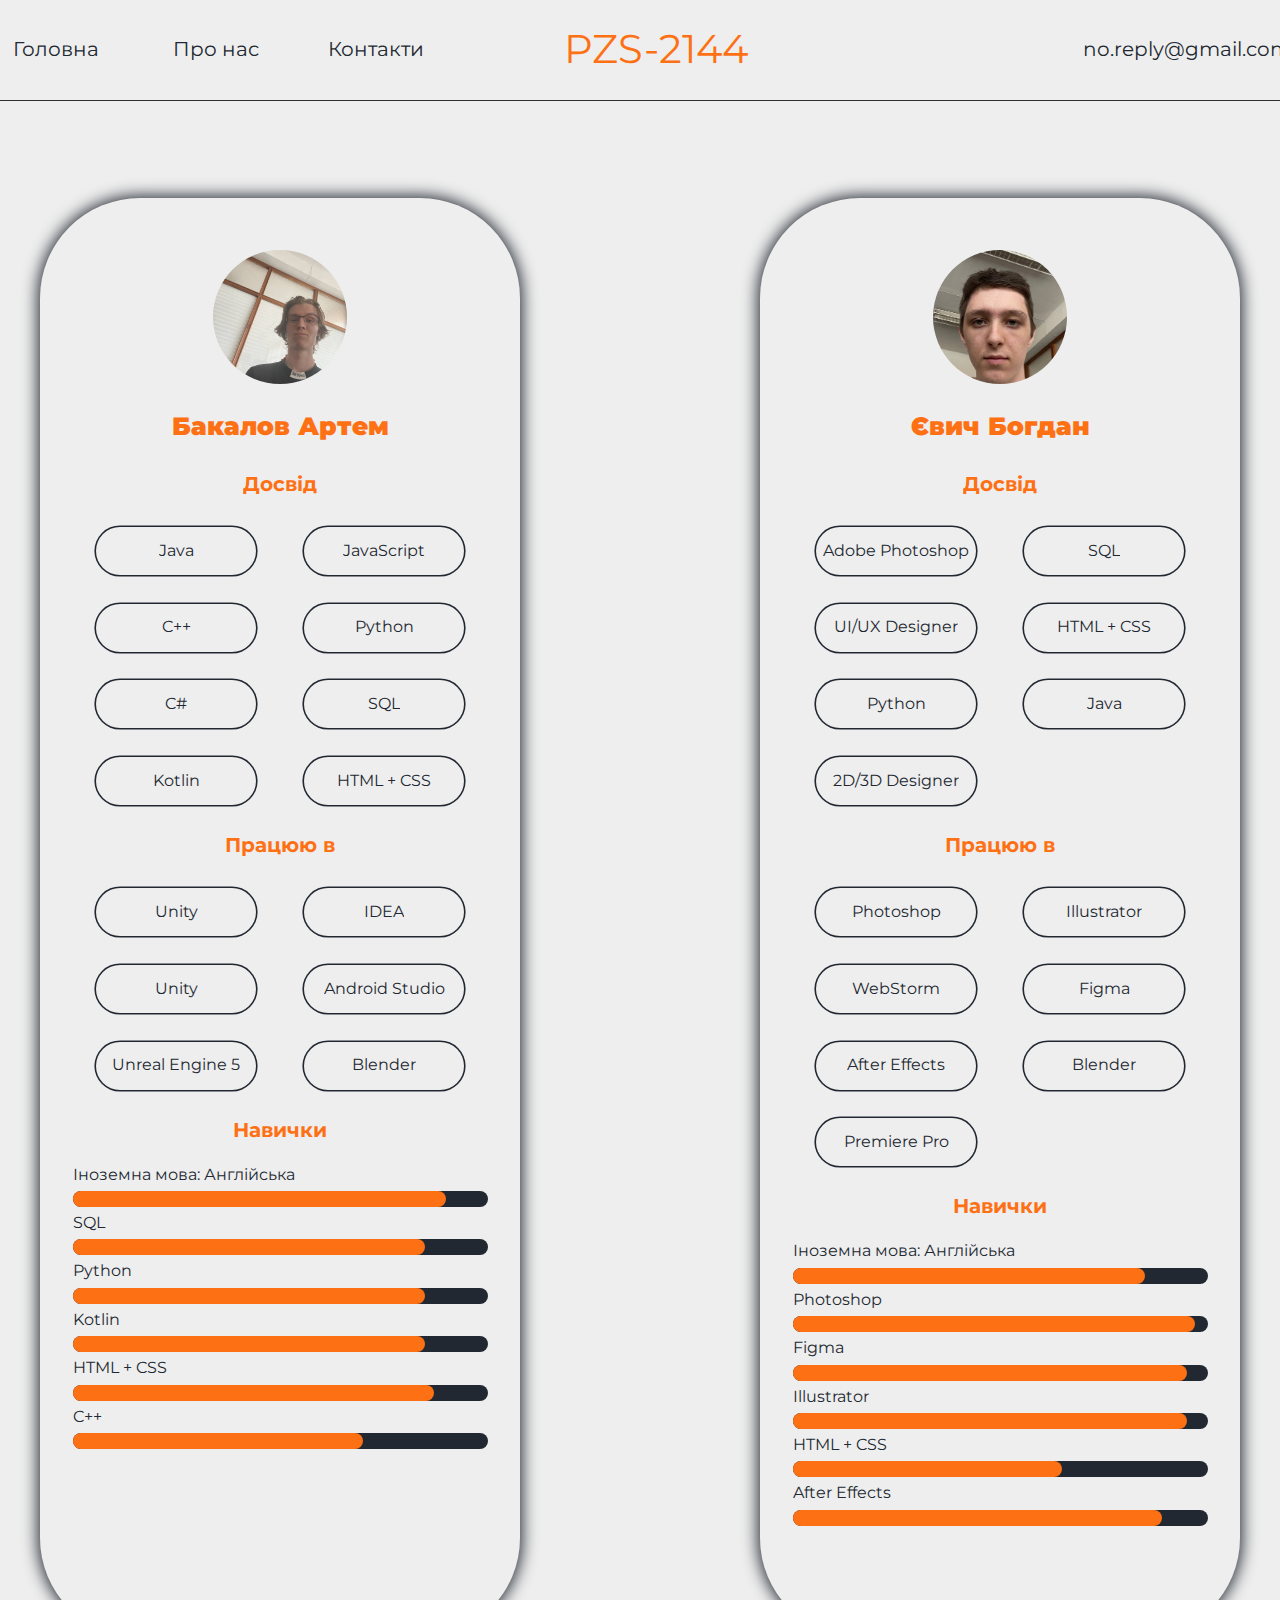
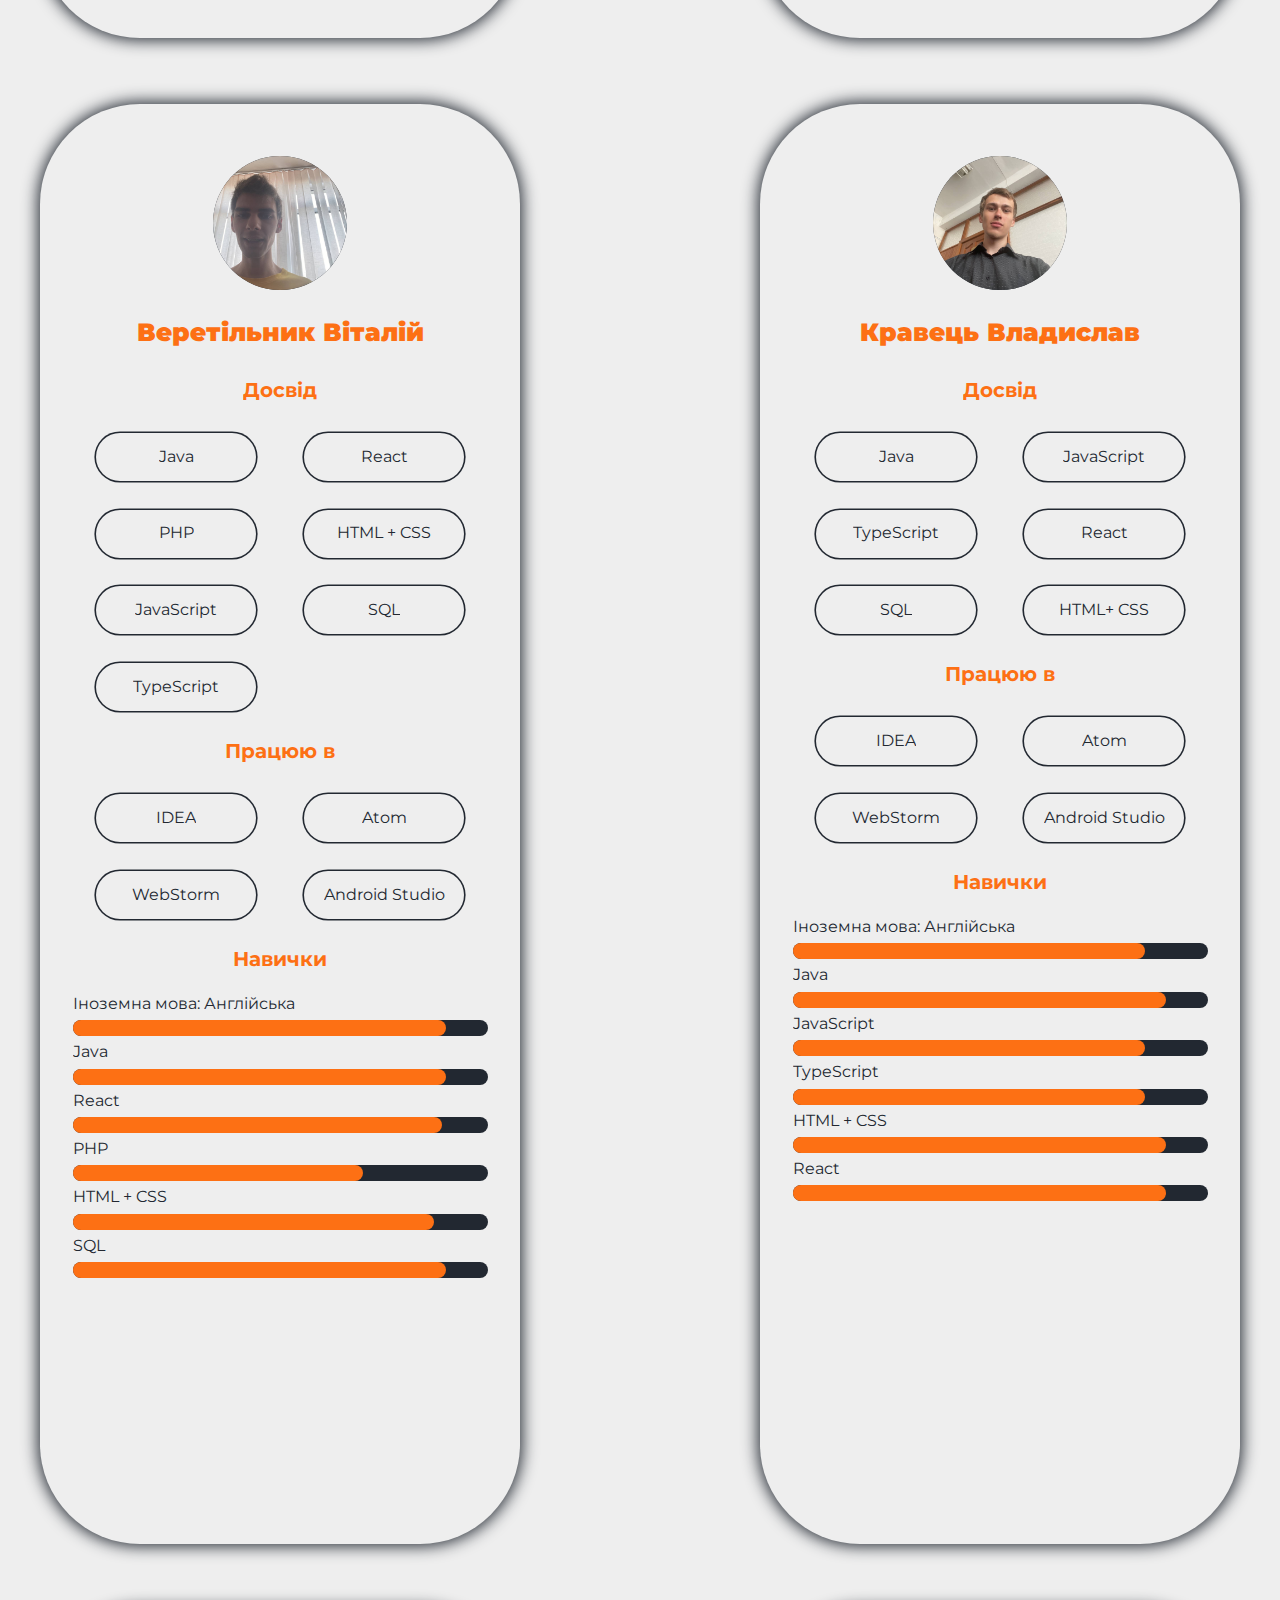
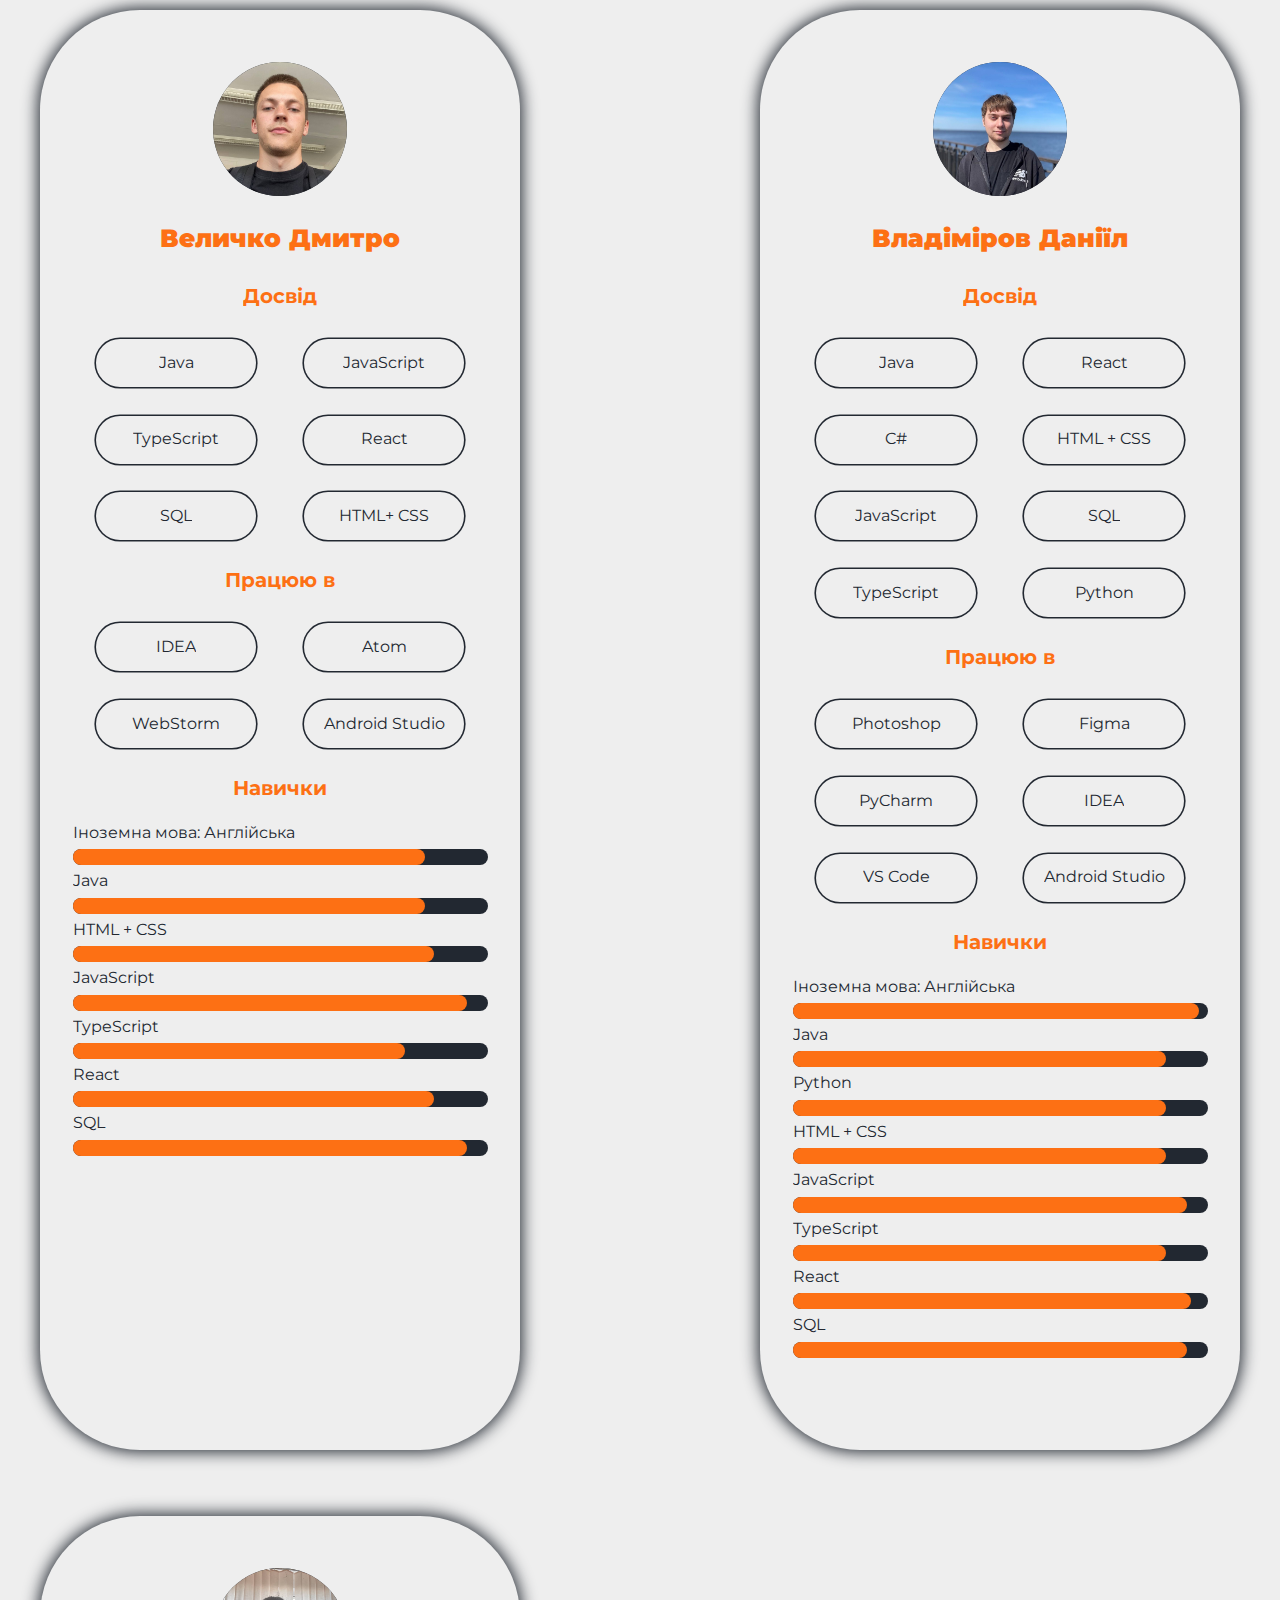
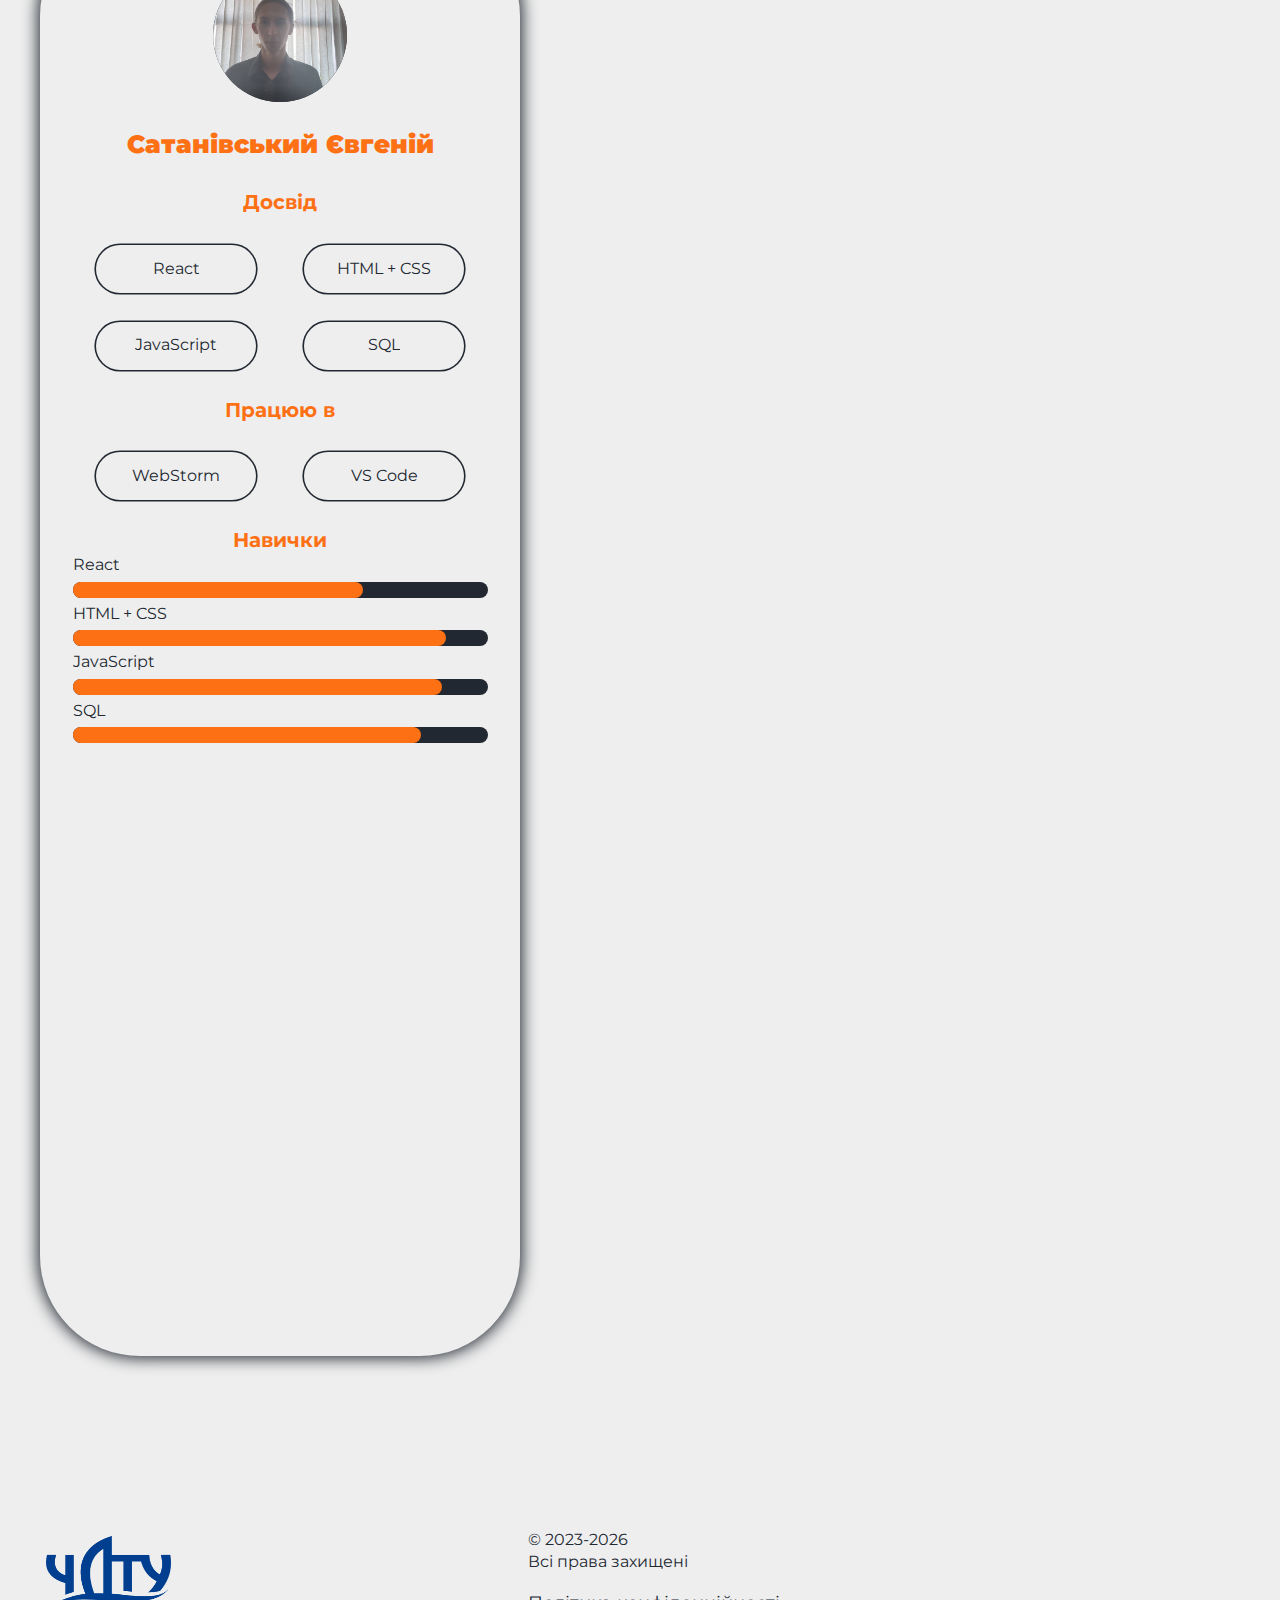
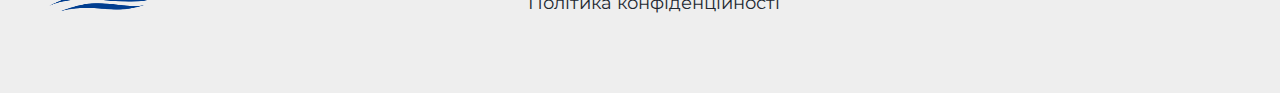
==== about.html @ 8c72d04a "Initial commit" ====
<!doctype html>
<html class="no-js" lang="">

<head>
  <meta charset="utf-8">
  <title>Група ПЗС-2144</title>
  <meta name="description" content="">
  <meta name="viewport" content="width=device-width, initial-scale=1">

  <link rel="manifest" href="site.webmanifest">
  <link rel="apple-touch-icon" href="C:/Users/micro/IdeaProjects/Project/img/icon.png">
  <link rel="icon" type="image/x-icon" href="C:/Users/micro/IdeaProjects/Project/img/icon.png">
  <link href='https://fonts.googleapis.com/css?family=Montserrat' rel='stylesheet'>
  <link rel="stylesheet" href="css/normalize.css">
  <link rel="stylesheet" href="css/about.css">
  <link rel="stylesheet" href="css/main.css">

</head>
<!-- =======BODY======== -->
<body>
<!-- =======HEADER======== -->
<header class="div-header" id="header">
  <nav>
    <ul class="nav-links">
      <li><a href="index.html">Головна</a></li>
      <li><a href="about.html">Про нас</a></li>
      <li><a href="contacts.html">Контакти</a></li>
      <li><a id="logo" href="">PZS-2144</a></li>
    </ul>
    <a href="" class="nav-link">no.reply@gmail.com</a>
  </nav>
</header>
<!-- =======GROUP OF ELEMENTS======== -->
<div class="nav-bar"></div>
<div id="group-1">
  <div class="author-card">
    <img class="author-logo" id="author-logo-0">
    <p class="author-name" id="name-0"><strong>Бакалов Артем</strong></p>
    <p class="author-exp">Досвід</p>
    <div class="author-elem-groups">
      <div class="element"><a>Java</a></div>
      <div class="element"><a>JavaScript</a></div>
      <div class="element"><a>C++</a></div>
      <div class="element"><a>Python</a></div>
      <div class="element"><a>C#</a></div>
      <div class="element"><a>SQL</a></div>
      <div class="element"><a>Kotlin</a></div>
      <div class="element"><a>HTML + CSS</a></div>
    </div>
    <p class="author-workingWith">Працюю в </p>
    <div class="author-elem-groups">
      <div class="element"><a>Unity</a></div>
      <div class="element"><a>IDEA</a></div>
      <div class="element"><a>Unity</a></div>
      <div class="element"><a>Android Studio</a></div>
      <div class="element"><a>Unreal Engine 5</a></div>
      <div class="element"><a>Blender</a></div>
    </div>
    <p class="author-workingWith">Навички </p>
    <div id="skills-0"></div>
  </div>
  <div class="author-card">
    <img class="author-logo" id="author-logo-1">
    <p class="author-name" id="name-1"><strong>Євич Богдан</strong></p>
    <p class="author-exp">Досвід</p>
    <div class="author-elem-groups">
      <div class="element"><a>Adobe Photoshop</a></div>
      <div class="element"><a>SQL</a></div>
      <div class="element"><a>UI/UX Designer</a></div>
      <div class="element"><a>HTML + CSS</a></div>
      <div class="element"><a>Python</a></div>
      <div class="element"><a>Java</a></div>
      <div class="element"><a>2D/3D Designer</a></div>
    </div>
    <p class="author-workingWith">Працюю в </p>
    <div class="author-elem-groups">
      <div class="element"><a>Photoshop</a></div>
      <div class="element"><a>Illustrator</a></div>
      <div class="element"><a>WebStorm</a></div>
      <div class="element"><a>Figma</a></div>
      <div class="element"><a>After Effects</a></div>
      <div class="element"><a>Blender</a></div>
      <div class="element"><a>Premiere Pro</a></div>
    </div>
    <p class="author-workingWith">Навички </p>
    <div id="skills-1"></div>
  </div>
  <div class="author-card">
    <img class="author-logo" id="author-logo-2">
    <p class="author-name" id="name-2"><strong>Веретільник Віталій</strong></p>
    <p class="author-exp">Досвід</p>
    <div class="author-elem-groups">
      <div class="element"><a>Java</a></div>
      <div class="element"><a>React</a></div>
      <div class="element"><a>PHP</a></div>
      <div class="element"><a>HTML + CSS</a></div>
      <div class="element"><a>JavaScript</a></div>
      <div class="element"><a>SQL</a></div>
      <div class="element"><a>TypeScript</a></div>
    </div>
    <p class="author-workingWith">Працюю в </p>
    <div class="author-elem-groups">
      <div class="element"><a>IDEA</a></div>
      <div class="element"><a>Atom</a></div>
      <div class="element"><a>WebStorm</a></div>
      <div class="element"><a>Android Studio</a></div>
    </div>
    <p class="author-workingWith">Навички </p>
    <div id="skills-2"></div>
  </div>
  <div class="author-card">
    <img class="author-logo" id="author-logo-3">
    <p class="author-name" id="name-3"><strong>Кравець Владислав</strong></p>
    <p class="author-exp">Досвід</p>
    <div class="author-elem-groups">
      <div class="element"><a>Java</a></div>
      <div class="element"><a>JavaScript</a></div>
      <div class="element"><a>TypeScript</a></div>
      <div class="element"><a>React</a></div>
      <div class="element"><a>SQL</a></div>
      <div class="element"><a>HTML+ CSS</a></div>
    </div>
    <p class="author-workingWith">Працюю в </p>
    <div class="author-elem-groups">
      <div class="element"><a>IDEA</a></div>
      <div class="element"><a>Atom</a></div>
      <div class="element"><a>WebStorm</a></div>
      <div class="element"><a>Android Studio</a></div>
    </div>
    <p class="author-workingWith">Навички </p>
    <div id="skills-3"></div>
  </div>
  <div class="author-card">
    <img class="author-logo" id="author-logo-4">
    <p class="author-name" id="name-4"><strong>Величко Дмитро</strong></p>
    <p class="author-exp">Досвід</p>
    <div class="author-elem-groups">
      <div class="element"><a>Java</a></div>
      <div class="element"><a>JavaScript</a></div>
      <div class="element"><a>TypeScript</a></div>
      <div class="element"><a>React</a></div>
      <div class="element"><a>SQL</a></div>
      <div class="element"><a>HTML+ CSS</a></div>
    </div>
    <p class="author-workingWith">Працюю в </p>
    <div class="author-elem-groups">
      <div class="element"><a>IDEA</a></div>
      <div class="element"><a>Atom</a></div>
      <div class="element"><a>WebStorm</a></div>
      <div class="element"><a>Android Studio</a></div>
    </div>
    <p class="author-workingWith">Навички </p>
    <div id="skills-4"></div>
  </div>
  <div class="author-card">
    <img class="author-logo" id="author-logo-5">
    <p class="author-name" id="name-5"><strong>Владіміров Даніїл</strong></p>
    <p class="author-exp">Досвід</p>
    <div class="author-elem-groups">
      <div class="element"><a>Java</a></div>
      <div class="element"><a>React</a></div>
      <div class="element"><a>C#</a></div>
      <div class="element"><a>HTML + CSS</a></div>
      <div class="element"><a>JavaScript</a></div>
      <div class="element"><a>SQL</a></div>
      <div class="element"><a>TypeScript</a></div>
      <div class="element"><a>Python</a></div>
    </div>
    <p class="author-workingWith">Працюю в </p>
    <div class="author-elem-groups">
      <div class="element"><a>Photoshop</a></div>
      <div class="element"><a>Figma</a></div>
      <div class="element"><a>PyCharm</a></div>
      <div class="element"><a>IDEA</a></div>
      <div class="element"><a>VS Code</a></div>
      <div class="element"><a>Android Studio</a></div>
    </div>
    <p class="author-workingWith">Навички </p>
    <div id="skills-5"></div>
  </div>

  <div class="author-card">
    <img class="author-logo" id="author-logo-6">
    <p class="author-name" id="name-5"><strong>Сатанівський Євгеній</strong></p>
    <p class="author-exp">Досвід</p>
    <div class="author-elem-groups">
      <div class="element"><a>React</a></div>
      <div class="element"><a>HTML + CSS</a></div>
      <div class="element"><a>JavaScript</a></div>
      <div class="element"><a>SQL</a></div>
    </div>
    <p class="author-workingWith">Працюю в </p>
    <div class="author-elem-groups">
      <div class="element"><a>WebStorm</a></div>
      <div class="element"><a>VS Code</a></div>
    </div>
    <p class="author-workingWith">Навички </p>
    <div id="skills-6"></div>
  </div>
  </div>

</div>
<!-- =======FOOTER======== -->
<footer class="footer">
  <div class="footer-element-logo">
    <img id="footer-logo">
  </div>
  <div class="footer-element-data">
    <p id="f-el-d-1">
      © 2023-2026<br>
      Всі права захищені
    </p>
    <p id="f-el-d-2">
      Політика конфіденційності
    </p>
  </div>
  <div class="footer-element-empty">

  </div>
  <div class="footer-element-onTop" id="to-top">
    <a>
      Телепортуватись у гору >
    </a>
  </div>
</footer>
</body>
<script src="js/footer-main-teleport.js"></script>
<script src="js/aboutUs-stats.js"></script>
</html>
---- css/about.css ----
* {
  font-family: Montserrat, serif;
  box-sizing: border-box;
}

body {
  background: #EEEEEE; /* Backup color */
  height: auto;
  display: flex;
  flex-direction: column;
}

/*Header (START)*/
.div-header {
  position: relative;
  width: 100%;
  height: 5em;
  background: #EEEEEE;
  padding: 1em;
  display: grid;
  align-items: center;
  justify-content: center;
}

.sticky {
  position: fixed;
  top: 0;
  width: 100%;
}

.content {
  padding: 0 7%;
  display: grid;
}

.sticky + .content {
  padding-top: 100px;
}

nav {
  display: grid;
  align-items: center;
  height: 65px;
  width: 100%;
  grid-template-columns: 10em 10em 10em 25em 28em;

}

.nav-links li a:hover {
  color: #FD7014;
}

.nav-links {
  width: 400px;
  display: contents;
}

.nav-link:hover {
  color: #FD7014;
}

.nav-links li {
  display: inline-block;
  margin: 0.5% 3%;
}

.nav-links li a {
  text-decoration: none;
  display: grid;
  text-align: center;
  box-sizing: border-box;
  font-size: 20px;
  color: #222831;
  align-items: center;
  transition-duration: 0.4s;
}

#logo {
  margin-left: auto;
  text-decoration: none;
  margin-left: auto;
  text-decoration: none;
  display: grid;
  text-align: center;
  box-sizing: border-box;
  font-size: 40px;
  color: #FD7014;
  align-items: center;
}

.nav-bar {
  height: 1px;
  margin-top: 20px;
  white: 100%;
  background: #393E46;
}

.nav-link {
  margin-left: auto;
  margin-right: 3%;
  text-decoration: none;
  margin-left: auto;
  text-decoration: none;
  display: grid;
  text-align: center;
  box-sizing: border-box;
  font-size: 20px;
  color: #222831;
  align-items: center;
  transition-duration: 0.4s;
}

/*Header (END)*/

/*Footer start*/
.footer {
  bottom: 0;
  left: 0;
  right: 0;
  width: 100%;
  height: 15em;
  background: #EEEEEE;
  padding: 1em;
  display: grid;
  grid-template-columns: 35em 28em 20em 1em;
  align-items: center;
  justify-content: center;
}

.footer-element-logo {
}

#footer-logo {
  height: 75px;
  width: 125px;
  margin-left: 14%;
  content: url(../img/chdtulogo.png);
}

.footer-element-data {
  text-align: center;
}

#f-el-d-1 {
  color: #222831;
  font-size: 1em;
  text-align: left;
}

#f-el-d-2 {
  color: #222831;
  font-size: 1.1em;
  text-align: left;
}

.footer-element-onTop {
  color: #FD7014;
  font-size: 1.1em;
  font-weight: 1000;
  letter-spacing: -1px;
  transform: rotate(180deg);
  writing-mode: vertical-rl;
  transition-duration: 0.4s;
}

.footer-element-onTop:hover{
  color: #222831;
}
/*Footer (END)*/
.logo {
  height: 30px;
  margin-left: 14%;
  content: url(../img/chdtulogo.png);
}

.nav-bar {
  height: 1px;
  white: 100%;
  background: #2f2f2f;
}

.nav-link {
  margin-left: auto;
  margin-right: 3%;
  text-decoration: none;
  margin-left: auto;
  text-decoration: none;
  display: grid;
  text-align: center;
  box-sizing: border-box;
  font-size: 20px;
  color: #222831;
  align-items: center;
}

/*Header (END)*/

/*body elements (START)*/

#group-1 {
  display: grid;
  height: auto;
  width: 100%;
  justify-content: center;
  align-items: center;
  padding: 4em;
  justify-items: center;
  grid-template-columns: 45em 45em;
  min-height: 38.4375em;
}

.author-card {
  display: flex;
  width: 30em;
  height: 90em;
  margin: 33px;
  box-shadow: 0em 0em 1em 0.1em #222831;
  align-items: center;
  justify-items: center;
  border-radius: 6.25em;
  flex-direction: column;
  justify-content: start;
  align-content: center;
  transition: all .2s;
}

.author-card a {
  box-sizing: border-box;
  color: #222831;
  letter-spacing: 0;
  text-overflow: ellipsis;
  overflow: hidden;
  text-align: left;
}

.author-card p {
  box-sizing: border-box;
  color: #FD7014;
  letter-spacing: 0;
  text-overflow: ellipsis;
  overflow: hidden;
  text-align: left;
}

.author-logo {
  height: 8.375em;
  width: 8.375em;
  background-color: #222831;
  margin-top: 3.25em;
  border-radius: 15em;
}

#author-logo-0 {
  height: 8.375em;
  width: 8.375em;
  border-radius: 15em;
  content: url(../img/autor-logo-0.jpg);
  object-fit: cover;
}

#author-logo-1 {
  height: 8.375em;
  width: 8.375em;
  border-radius: 15em;
  content: url(../img/autor-logo-1.jpg);
  object-fit: cover;
}


#author-logo-2 {
  height: 8.375em;
  width: 8.375em;
  border-radius: 15em;
  content: url(../img/autor-logo-4.jpg);
  object-fit: cover;
}

#author-logo-3 {
  height: 8.375em;
  width: 8.375em;
  border-radius: 15em;
  content: url(../img/autor-logo-2.jpg);
  object-fit: cover;
}


#author-logo-4 {
  height: 8.375em;
  width: 8.375em;
  border-radius: 15em;
  content: url(../img/autor-logo-3.jpg);
  object-fit: cover;
}

#author-logo-5 {
  height: 8.375em;
  width: 8.375em;
  border-radius: 15em;
  content: url(../img/author-logo-5.jpg);
  object-fit: cover;
}

#author-logo-6 {
  height: 8.375em;
  width: 8.375em;
  border-radius: 15em;
  content: url(../img/author-logo-6.jpg);
  object-fit: cover;
}

.author-name {
  font-size: 1.5625em;
  font-weight: bold;
  margin-top: 1em;
  margin-bottom: 0em;
}

.author-elem-groups {
  display: grid;
  justify-content: center;
  justify-items: center;
  grid-template-columns: 13em 13em;
}

.element {
  width: 10em;
  height: 3em;
  box-shadow: 0em 0em 0em 0.1em #222831;
  display: grid;
  justify-content: center;
  align-items: center;
  justify-items: center;
  margin-top: 1.8em;
  border-radius: 5em;
}

.author-exp {
  font-size: 1.25em;
  font-weight: bold;
  margin-top: 1.3em;
  margin-bottom: 0em;
}

.author-workingWith {
  font-size: 1.25em;
  font-weight: bold;
  margin-top: 1.3em;
  margin-bottom: 0em;
}

.author-workingWith {
  font-size: 1.25em;
  font-weight: bold;
  margin-top: 1.3em;
  margin-bottom: 0em;
}

.status_bar_a {
  box-sizing: border-box;
  color: #222831;
  letter-spacing: 0;
  text-overflow: ellipsis;
  overflow: hidden;
  text-align: left;
}

.status_bar {
  height: 1em;
  width: 25.9375em;
  background-color: #222831;
  margin-top: 5px;
  margin-bottom: 5px;
  border-radius: 2.25em;
}

.status_bar div {
  background-color: #FD7014;
  height: 100%;
  border-radius: 2.25em;
}

#skills-0 {
  margin-top: 20px;
}

#skills-1 {
  margin-top: 20px;
}

#skills-2 {
  margin-top: 20px;
}

#skills-3 {
  margin-top: 20px;
}

#skills-4 {
  margin-top: 20px;
}
#skills-5{
  margin-top: 20px;
}


/*body elements (END)*/
---- css/main.css ----
/*! HTML5 Boilerplate v8.0.0 | MIT License | https://html5boilerplate.com/ */

/* main.css 2.1.0 | MIT License | https://github.com/h5bp/main.css#readme */
/*
 * What follows is the result of much research on cross-browser styling.
 * Credit left inline and big thanks to Nicolas Gallagher, Jonathan Neal,
 * Kroc Camen, and the H5BP dev community and team.
 */

/* ==========================================================================
   Base styles: opinionated defaults
   ========================================================================== */

html {
  color: #222;
  font-size: 1em;
  line-height: 1.4;
}

/*
 * Remove text-shadow in selection highlight:
 * https://twitter.com/miketaylr/status/12228805301
 *
 * Vendor-prefixed and regular ::selection selectors cannot be combined:
 * https://stackoverflow.com/a/16982510/7133471
 *
 * Customize the background color to match your design.
 */

::-moz-selection {
  background: #b3d4fc;
  text-shadow: none;
}

::selection {
  background: #b3d4fc;
  text-shadow: none;
}

/*
 * A better looking default horizontal rule
 */

hr {
  display: block;
  height: 1px;
  border: 0;
  border-top: 1px solid #ccc;
  margin: 1em 0;
  padding: 0;
}

/*
 * Remove the gap between audio, canvas, iframes,
 * images, videos and the bottom of their containers:
 * https://github.com/h5bp/html5-boilerplate/issues/440
 */

audio,
canvas,
iframe,
img,
svg,
video {
  vertical-align: middle;
}

/*
 * Remove default fieldset styles.
 */

fieldset {
  border: 0;
  margin: 0;
  padding: 0;
}

/*
 * Allow only vertical resizing of textareas.
 */

textarea {
  resize: vertical;
}

/* ==========================================================================
   Author's custom styles
   ========================================================================== */

/* ==========================================================================
   Helper classes
   ========================================================================== */

/*
 * Hide visually and from screen readers
 */

.hidden,
[hidden] {
  display: none !important;
}

/*
 * Hide only visually, but have it available for screen readers:
 * https://snook.ca/archives/html_and_css/hiding-content-for-accessibility
 *
 * 1. For long content, line feeds are not interpreted as spaces and small width
 *    causes content to wrap 1 word per line:
 *    https://medium.com/@jessebeach/beware-smushed-off-screen-accessible-text-5952a4c2cbfe
 */

.sr-only {
  border: 0;
  clip: rect(0, 0, 0, 0);
  height: 1px;
  margin: -1px;
  overflow: hidden;
  padding: 0;
  position: absolute;
  white-space: nowrap;
  width: 1px;
  /* 1 */
}

/*
 * Extends the .sr-only class to allow the element
 * to be focusable when navigated to via the keyboard:
 * https://www.drupal.org/node/897638
 */

.sr-only.focusable:active,
.sr-only.focusable:focus {
  clip: auto;
  height: auto;
  margin: 0;
  overflow: visible;
  position: static;
  white-space: inherit;
  width: auto;
}

/*
 * Hide visually and from screen readers, but maintain layout
 */

.invisible {
  visibility: hidden;
}

/*
 * Clearfix: contain floats
 *
 * For modern browsers
 * 1. The space content is one way to avoid an Opera bug when the
 *    `contenteditable` attribute is included anywhere else in the document.
 *    Otherwise it causes space to appear at the top and bottom of elements
 *    that receive the `clearfix` class.
 * 2. The use of `table` rather than `block` is only necessary if using
 *    `:before` to contain the top-margins of child elements.
 */

.clearfix::before,
.clearfix::after {
  content: " ";
  display: table;
}

.clearfix::after {
  clear: both;
}

/* ==========================================================================
   EXAMPLE Media Queries for Responsive Design.
   These examples override the primary ('mobile first') styles.
   Modify as content requires.
   ========================================================================== */

@media only screen and (min-width: 35em) {
  /* Style adjustments for viewports that meet the condition */
}

@media print,
  (-webkit-min-device-pixel-ratio: 1.25),
  (min-resolution: 1.25dppx),
  (min-resolution: 120dpi) {
  /* Style adjustments for high resolution devices */
}

/* ==========================================================================
   Print styles.
   Inlined to avoid the additional HTTP request:
   https://www.phpied.com/delay-loading-your-print-css/
   ========================================================================== */

@media print {
  *,
  *::before,
  *::after {
    background: #fff !important;
    color: #000 !important;
    /* Black prints faster */
    box-shadow: none !important;
    text-shadow: none !important;
  }

  a,
  a:visited {
    text-decoration: underline;
  }

  a[href]::after {
    content: " (" attr(href) ")";
  }

  abbr[title]::after {
    content: " (" attr(title) ")";
  }

  /*
   * Don't show links that are fragment identifiers,
   * or use the `javascript:` pseudo protocol
   */
  a[href^="#"]::after,
  a[href^="javascript:"]::after {
    content: "";
  }

  pre {
    white-space: pre-wrap !important;
  }

  pre,
  blockquote {
    border: 1px solid #999;
    page-break-inside: avoid;
  }

  /*
   * Printing Tables:
   * https://web.archive.org/web/20180815150934/http://css-discuss.incutio.com/wiki/Printing_Tables
   */
  thead {
    display: table-header-group;
  }

  tr,
  img {
    page-break-inside: avoid;
  }

  p,
  h2,
  h3 {
    orphans: 3;
    widows: 3;
  }

  h2,
  h3 {
    page-break-after: avoid;
  }
}
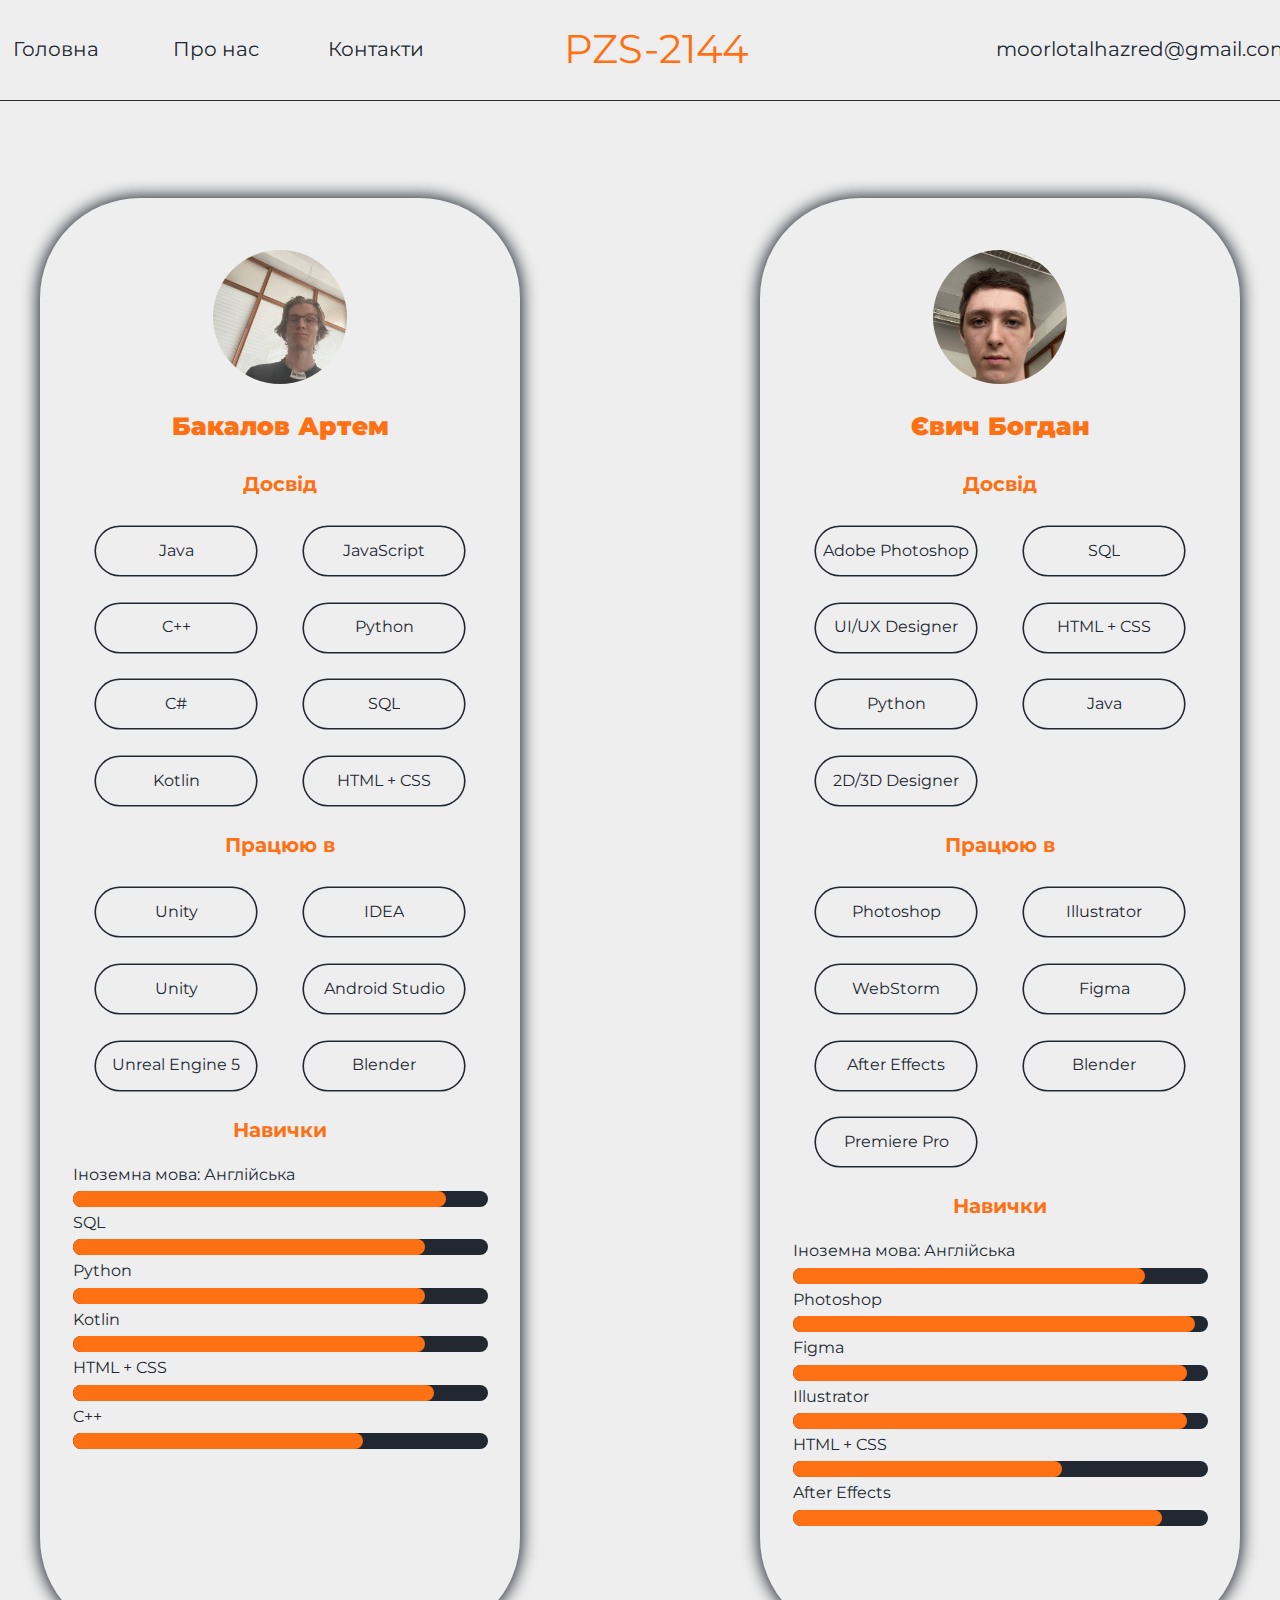
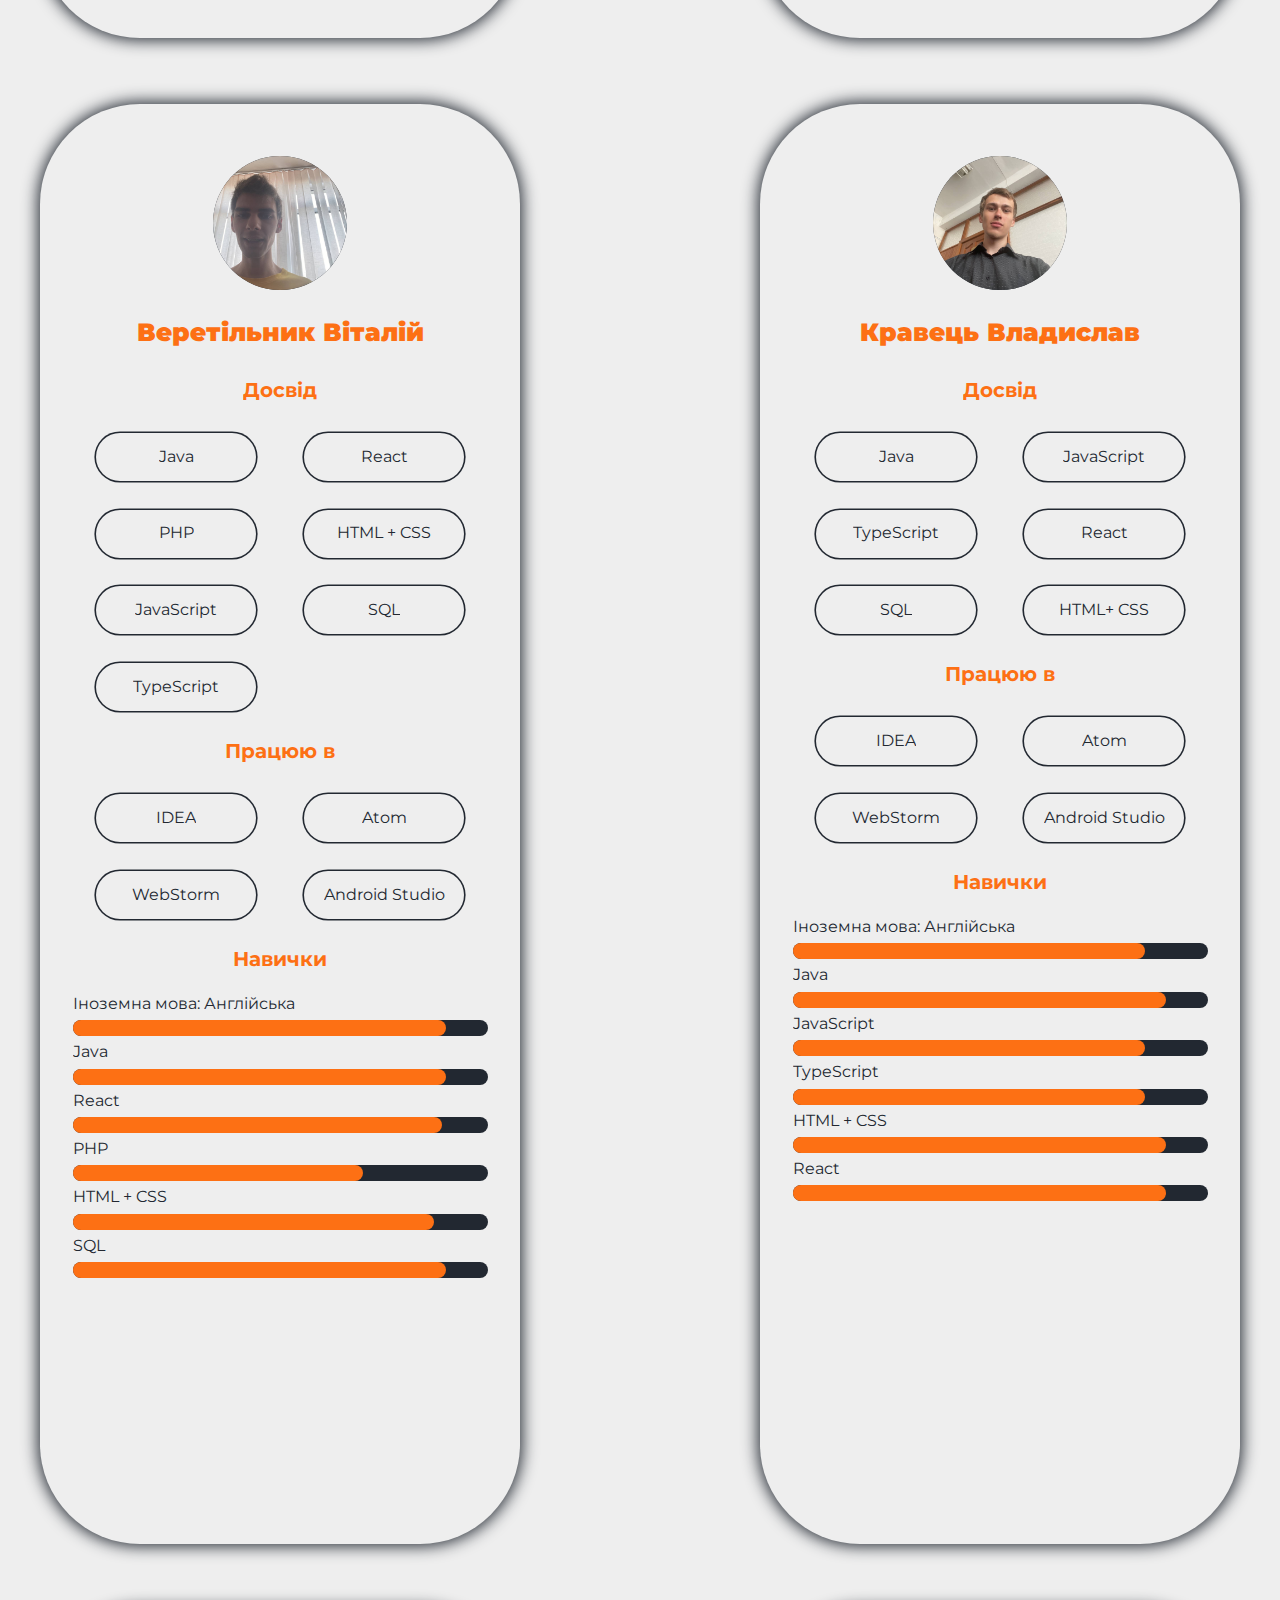
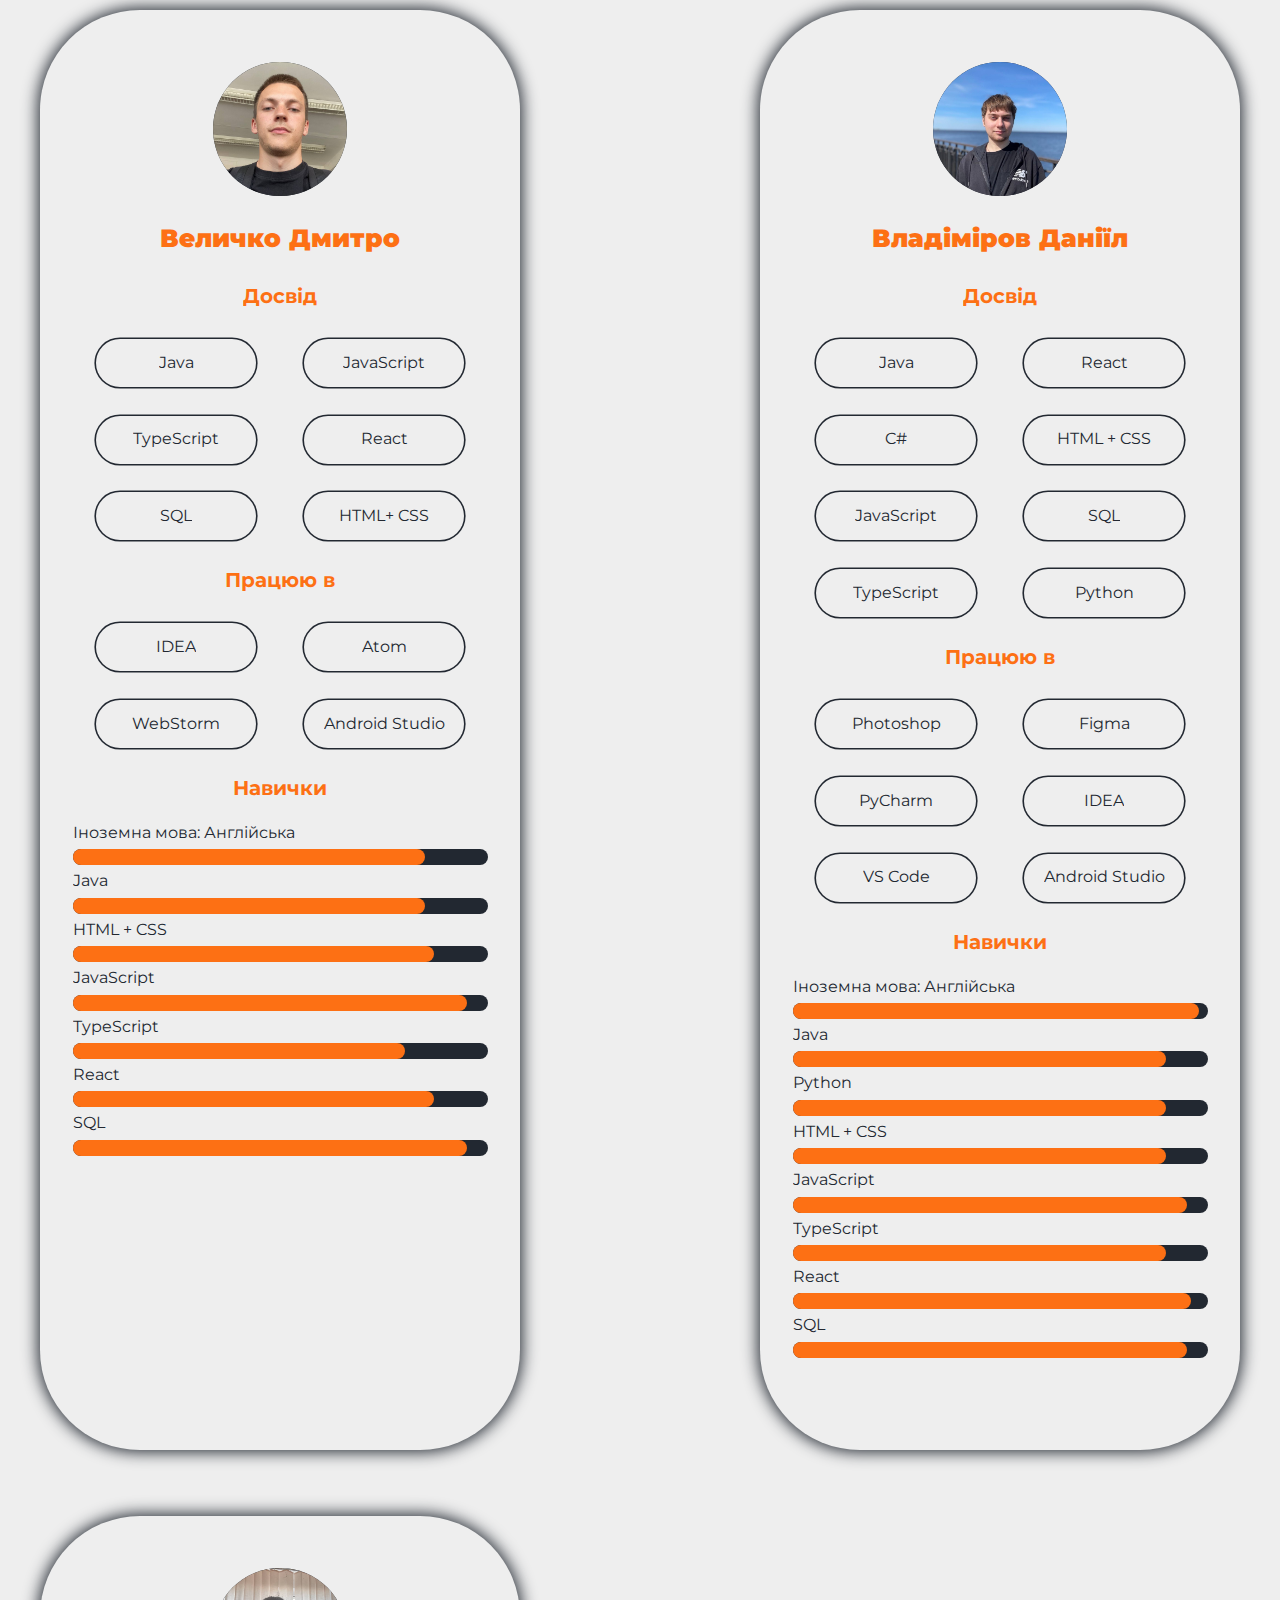
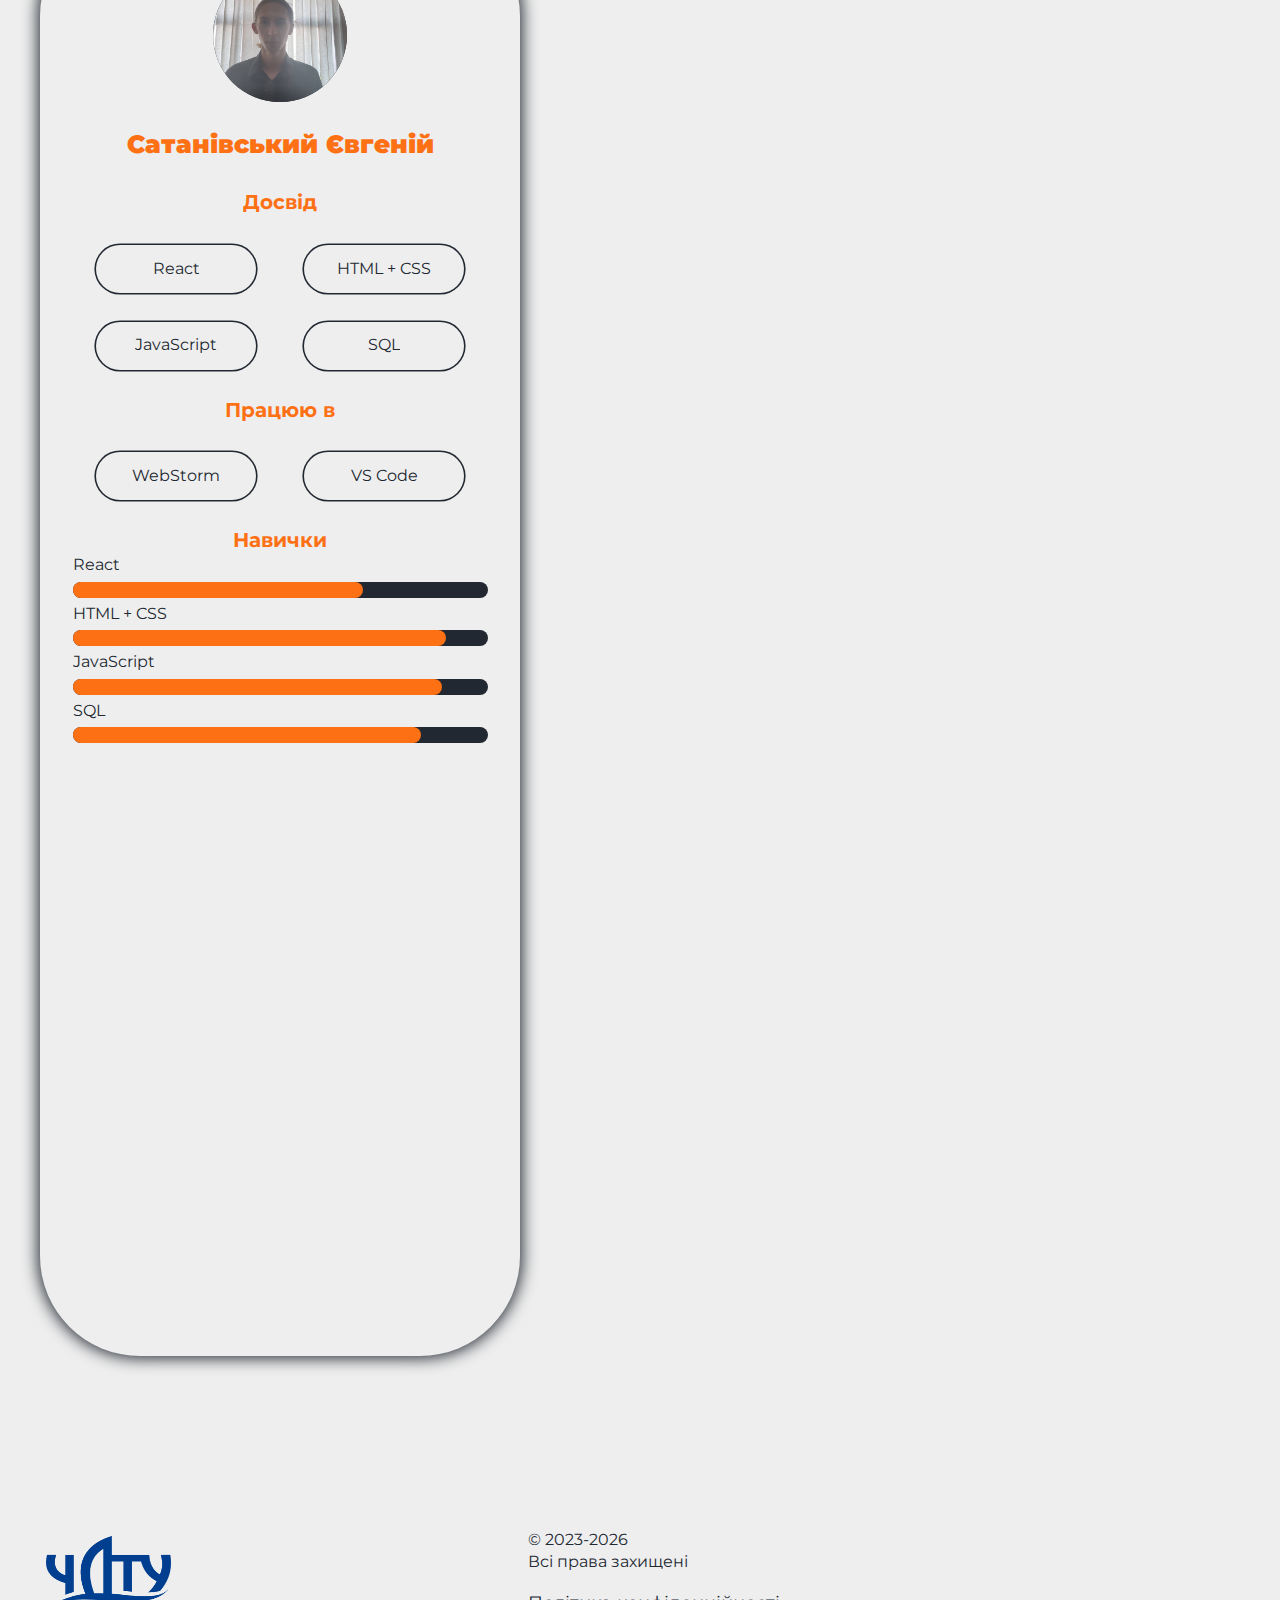
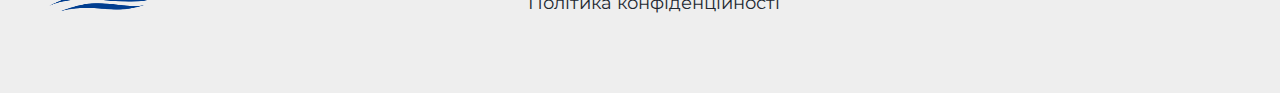
==== commit e6bda01c: "Update about.html" ====
--- a/about.html
+++ b/about.html
@@ -27,8 +27,7 @@
       <li><a href="contacts.html">Контакти</a></li>
       <li><a id="logo" href="">PZS-2144</a></li>
     </ul>
-    <a href="" class="nav-link">no.reply@gmail.com</a>
-  </nav>
+<a href="" class="nav-link">moorlotalhazred@gmail.com</a>  </nav>
 </header>
 <!-- =======GROUP OF ELEMENTS======== -->
 <div class="nav-bar"></div>
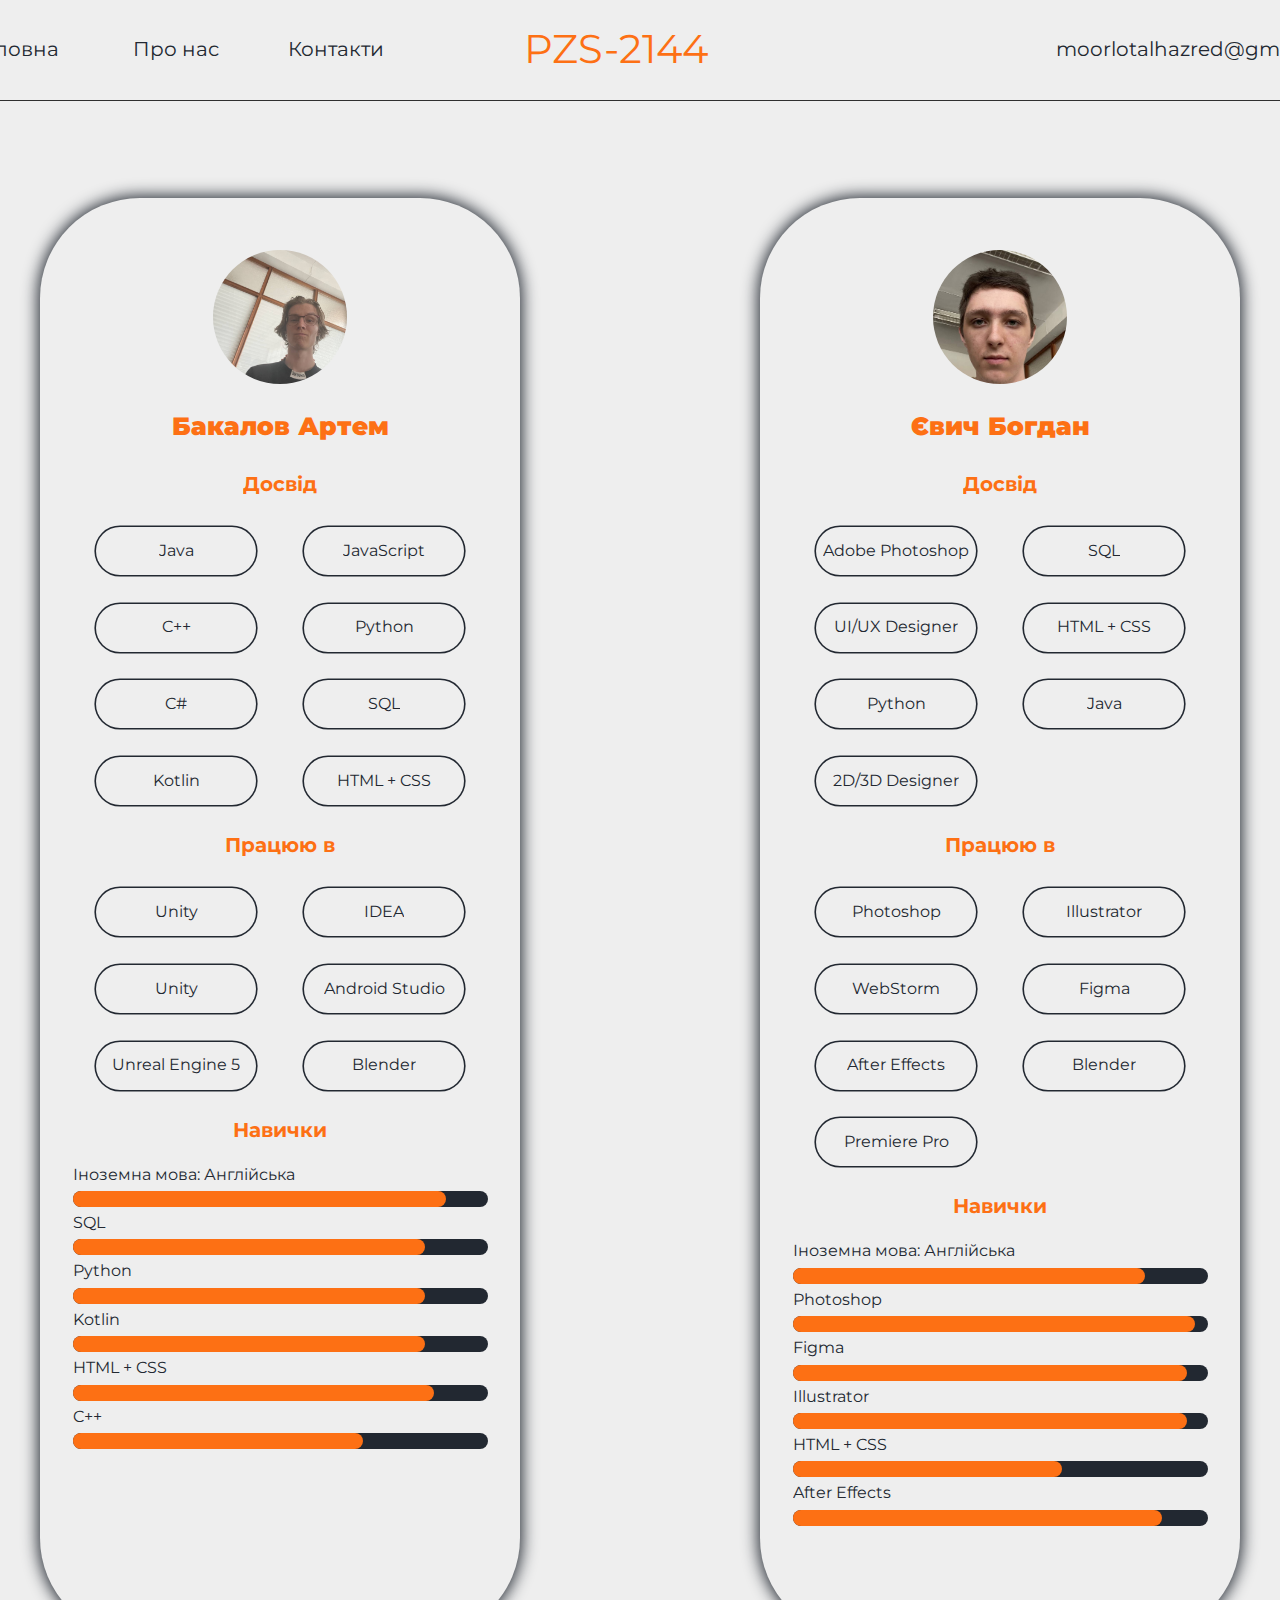
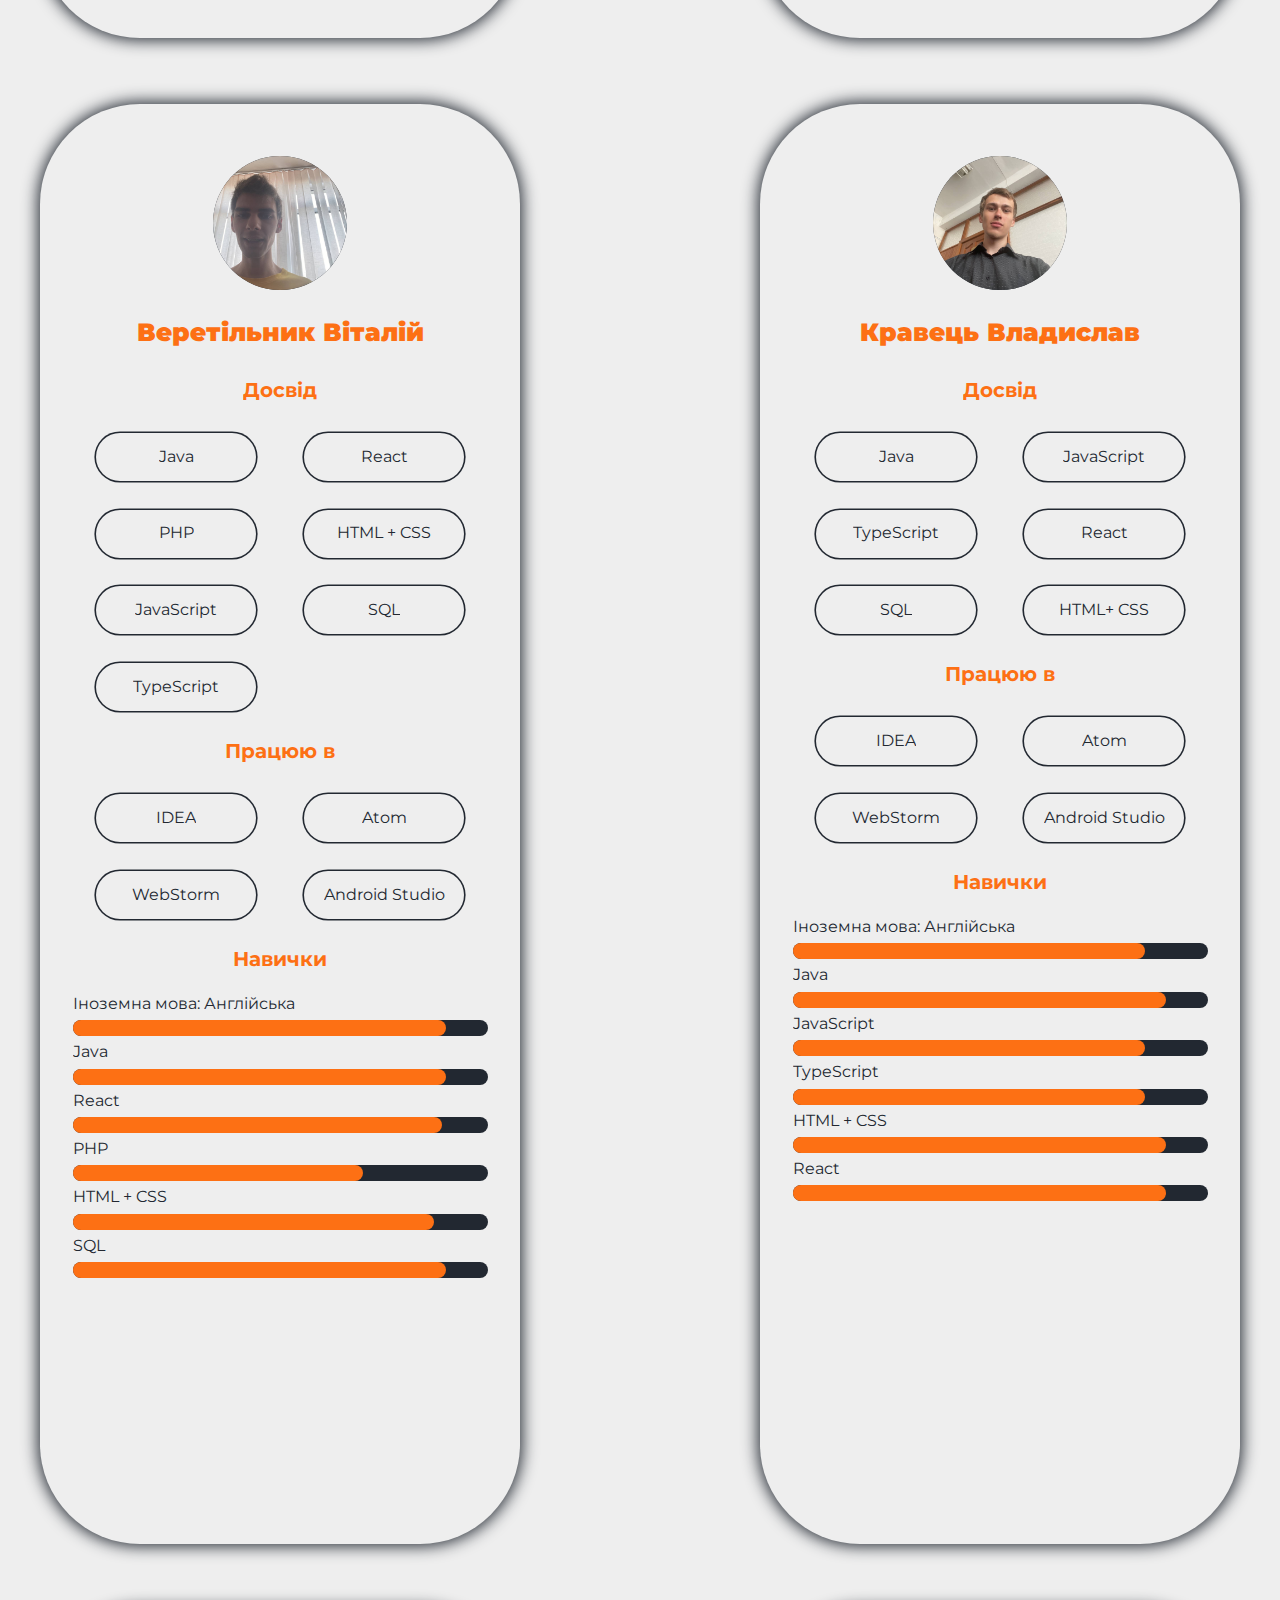
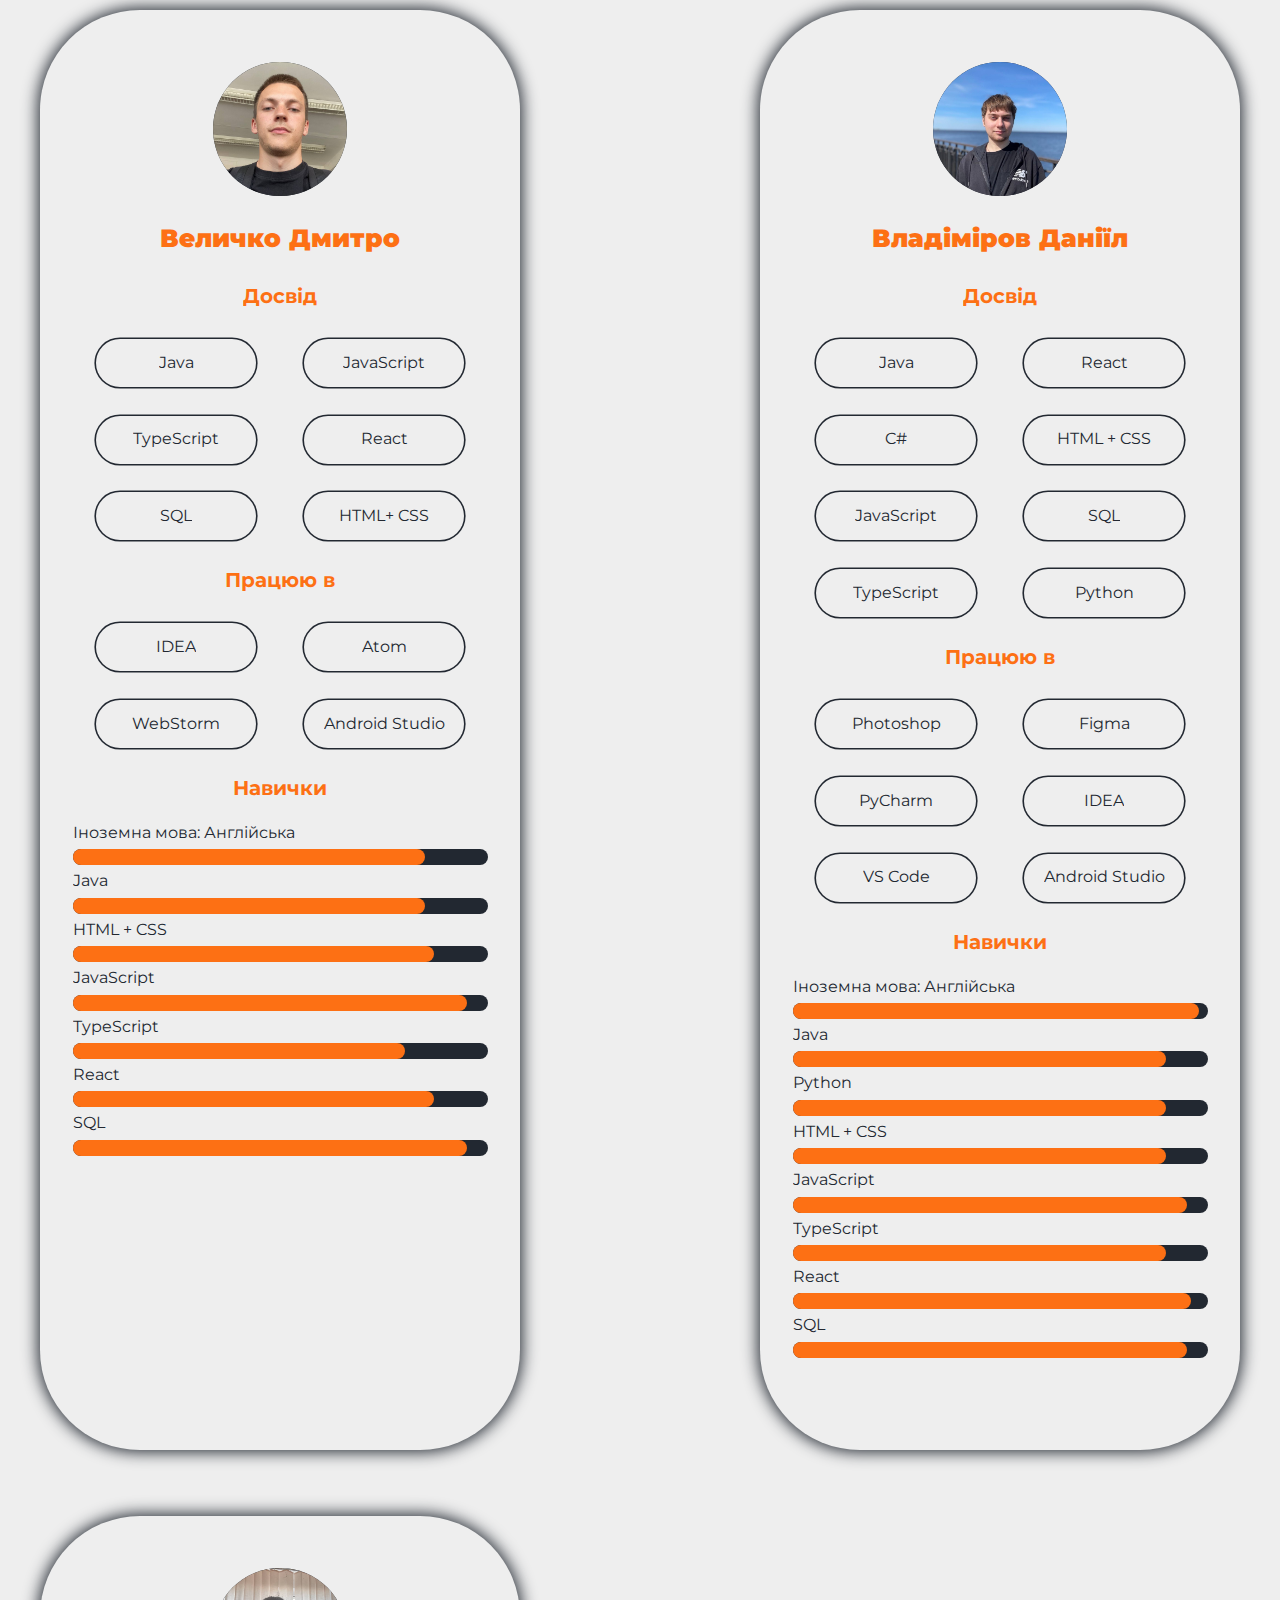
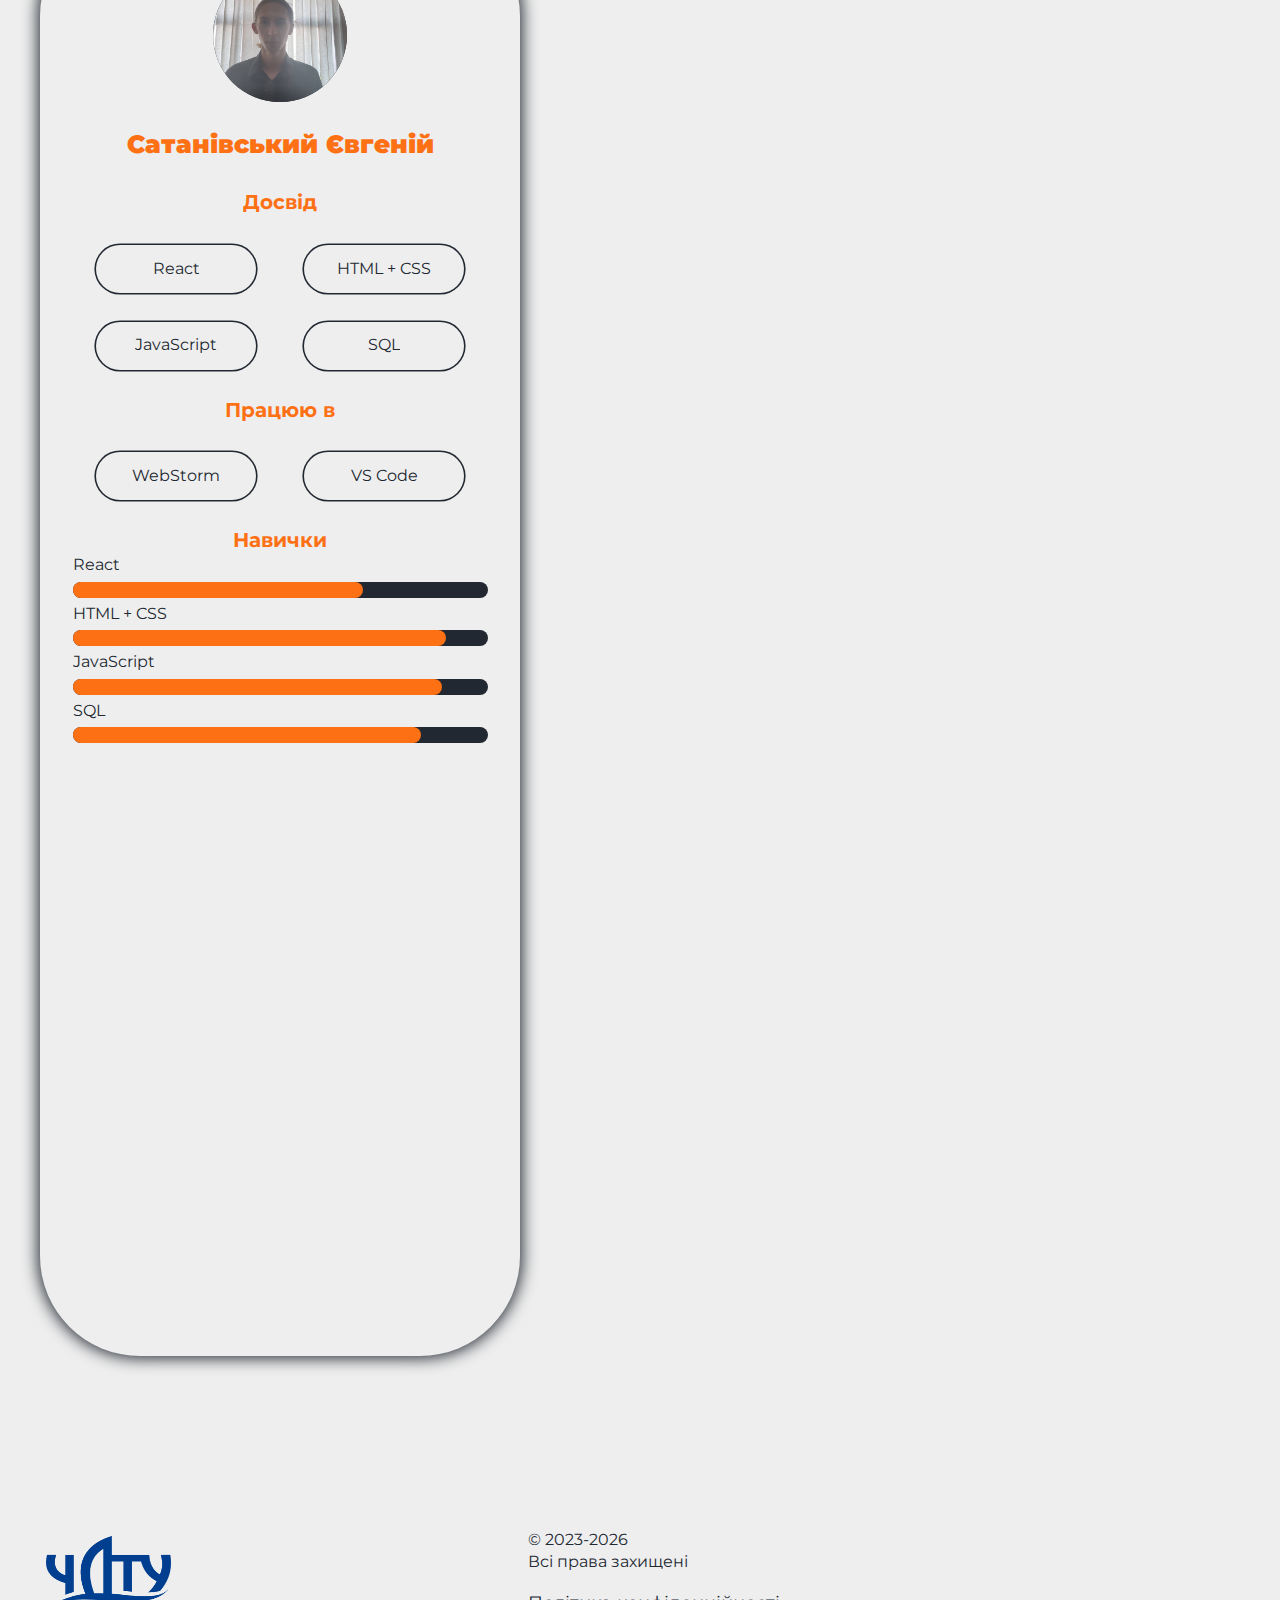
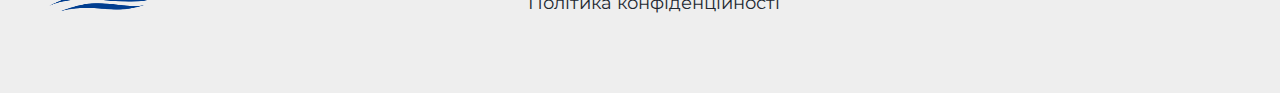
==== commit 09bff992: "add translate" ====
--- a/about.html
+++ b/about.html
@@ -6,8 +6,6 @@
   <title>Група ПЗС-2144</title>
   <meta name="description" content="">
   <meta name="viewport" content="width=device-width, initial-scale=1">
-
-  <link rel="manifest" href="site.webmanifest">
   <link rel="apple-touch-icon" href="C:/Users/micro/IdeaProjects/Project/img/icon.png">
   <link rel="icon" type="image/x-icon" href="C:/Users/micro/IdeaProjects/Project/img/icon.png">
   <link href='https://fonts.googleapis.com/css?family=Montserrat' rel='stylesheet'>
@@ -19,6 +17,10 @@
 <!-- =======BODY======== -->
 <body>
 <!-- =======HEADER======== -->
+
+
+
+<script type="text/javascript" src="//translate.google.com/translate_a/element.js?cb=googleTranslateElementInit"></script>
 <header class="div-header" id="header">
   <nav>
     <ul class="nav-links">
@@ -27,7 +29,15 @@
       <li><a href="contacts.html">Контакти</a></li>
       <li><a id="logo" href="">PZS-2144</a></li>
     </ul>
-<a href="" class="nav-link">moorlotalhazred@gmail.com</a>  </nav>
+    <div id="google_translate_element"></div>
+
+    <script type="text/javascript">
+      function googleTranslateElementInit() {
+        new google.translate.TranslateElement({pageLanguage: 'ua'}, 'google_translate_element');
+      }
+    </script>
+
+    <a href="" class="nav-link">moorlotalhazred@gmail.com</a>  </nav>
 </header>
 <!-- =======GROUP OF ELEMENTS======== -->
 <div class="nav-bar"></div>
--- a/css/about.css
+++ b/css/about.css
@@ -42,7 +42,7 @@
   align-items: center;
   height: 65px;
   width: 100%;
-  grid-template-columns: 10em 10em 10em 25em 28em;
+  grid-template-columns: 10em 10em 10em 25em 15em 18em;
 
 }
 
@@ -402,5 +402,10 @@
   margin-top: 20px;
 }
 
-
+/*.VIpgJd-ZVi9od-l4eHX-hSRGPd{*/
+/*  display: none;*/
+/*}*/
+/*.targetLanguage{*/
+/*       display: none;*/
+/*     }*/
 /*body elements (END)*/
--- a/css/main.css
+++ b/css/main.css
@@ -12,9 +12,9 @@
    ========================================================================== */
 
 html {
-  color: #222;
-  font-size: 1em;
-  line-height: 1.4;
+  color: #222 !important;
+  font-size: 1em !important;
+  line-height: 1.4 !important;
 }
 
 /*
@@ -28,13 +28,13 @@
  */
 
 ::-moz-selection {
-  background: #b3d4fc;
-  text-shadow: none;
+  background: #b3d4fc !important;
+  text-shadow: none !important;
 }
 
 ::selection {
-  background: #b3d4fc;
-  text-shadow: none;
+  background: #b3d4fc !important;
+  text-shadow: none !important;
 }
 
 /*
@@ -42,12 +42,12 @@
  */
 
 hr {
-  display: block;
-  height: 1px;
-  border: 0;
-  border-top: 1px solid #ccc;
-  margin: 1em 0;
-  padding: 0;
+  display: block !important;
+  height: 1px !important;
+  border: 0 !important;
+  border-top: 1px solid #ccc !important;
+  margin: 1em 0 !important;
+  padding: 0 !important;
 }
 
 /*
@@ -62,7 +62,7 @@
 img,
 svg,
 video {
-  vertical-align: middle;
+  vertical-align: middle !important;
 }
 
 /*
@@ -70,9 +70,9 @@
  */
 
 fieldset {
-  border: 0;
-  margin: 0;
-  padding: 0;
+  border: 0 !important;
+  margin: 0 !important;
+  padding: 0 !important;
 }
 
 /*
@@ -80,7 +80,7 @@
  */
 
 textarea {
-  resize: vertical;
+  resize: vertical !important;
 }
 
 /* ==========================================================================
@@ -110,15 +110,15 @@
  */
 
 .sr-only {
-  border: 0;
-  clip: rect(0, 0, 0, 0);
-  height: 1px;
-  margin: -1px;
-  overflow: hidden;
-  padding: 0;
-  position: absolute;
-  white-space: nowrap;
-  width: 1px;
+  border: 0 !important;
+  clip: rect(0, 0, 0, 0) !important;
+  height: 1px !important;
+  margin: -1px !important;
+  overflow: hidden !important;
+  padding: 0 !important;
+  position: absolute !important;
+  white-space: nowrap !important;
+  width: 1px !important;
   /* 1 */
 }
 
@@ -130,13 +130,13 @@
 
 .sr-only.focusable:active,
 .sr-only.focusable:focus {
-  clip: auto;
-  height: auto;
-  margin: 0;
-  overflow: visible;
-  position: static;
-  white-space: inherit;
-  width: auto;
+  clip: auto !important;
+  height: auto !important;
+  margin: 0 !important;
+  overflow: visible !important;
+  position: static !important;
+  white-space: inherit !important;
+  width: auto !important;
 }
 
 /*
@@ -144,7 +144,7 @@
  */
 
 .invisible {
-  visibility: hidden;
+  visibility: hidden !important;
 }
 
 /*
@@ -161,12 +161,12 @@
 
 .clearfix::before,
 .clearfix::after {
-  content: " ";
-  display: table;
+  content: " " !important;
+  display: table !important;
 }
 
 .clearfix::after {
-  clear: both;
+  clear: both !important;
 }
 
 /* ==========================================================================
@@ -197,23 +197,23 @@
   *::before,
   *::after {
     background: #fff !important;
-    color: #000 !important;
+    color: #000 !important ;
     /* Black prints faster */
-    box-shadow: none !important;
-    text-shadow: none !important;
+    box-shadow: none  !important;
+    text-shadow: none  !important;
   }
 
   a,
   a:visited {
-    text-decoration: underline;
+    text-decoration: underline !important;
   }
 
   a[href]::after {
-    content: " (" attr(href) ")";
+    content: " (" attr(href) ")" !important;
   }
 
   abbr[title]::after {
-    content: " (" attr(title) ")";
+    content: " (" attr(title) ")" !important;
   }
 
   /*
@@ -222,7 +222,7 @@
    */
   a[href^="#"]::after,
   a[href^="javascript:"]::after {
-    content: "";
+    content: "" !important;
   }
 
   pre {
@@ -231,8 +231,8 @@
 
   pre,
   blockquote {
-    border: 1px solid #999;
-    page-break-inside: avoid;
+    border: 1px solid #999 !important;
+    page-break-inside: avoid !important;
   }
 
   /*
@@ -240,24 +240,38 @@
    * https://web.archive.org/web/20180815150934/http://css-discuss.incutio.com/wiki/Printing_Tables
    */
   thead {
-    display: table-header-group;
+    display: table-header-group !important;
   }
 
   tr,
   img {
-    page-break-inside: avoid;
+    page-break-inside: avoid !important;
   }
 
   p,
   h2,
   h3 {
-    orphans: 3;
-    widows: 3;
+    orphans: 3 !important;
+    widows: 3 !important;
   }
 
   h2,
   h3 {
-    page-break-after: avoid;
-  }
-}
-
+    page-break-after: avoid !important;
+  }
+}
+
+.item{
+  height: 500px !important;
+  object-fit: cover !important;
+}
+img{
+  /*max-width: 30% !important !important;*/
+}
+.container{
+  width: 400px !important;
+}
+/*.carousel-inner {*/
+/*  position: relative !important;*/
+/*  width: 253% !important; !important !important;*/
+/*}*/